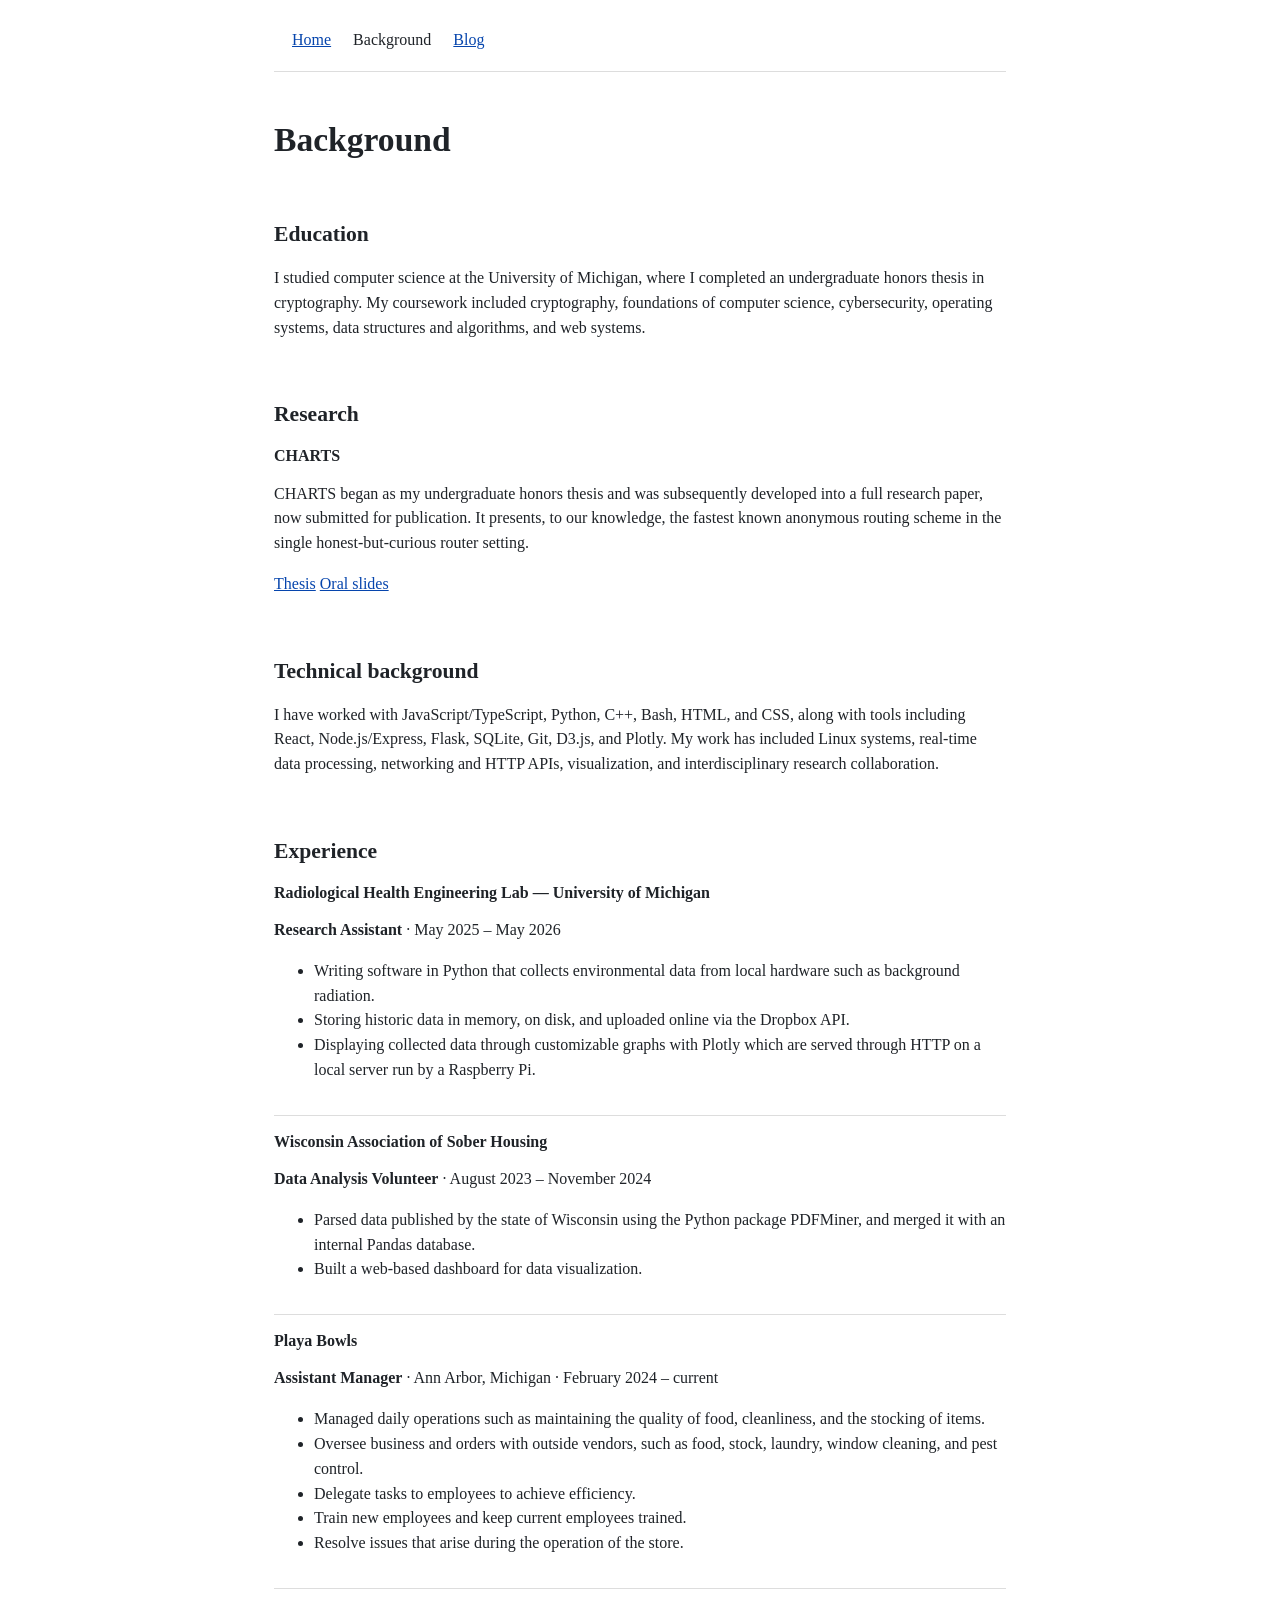
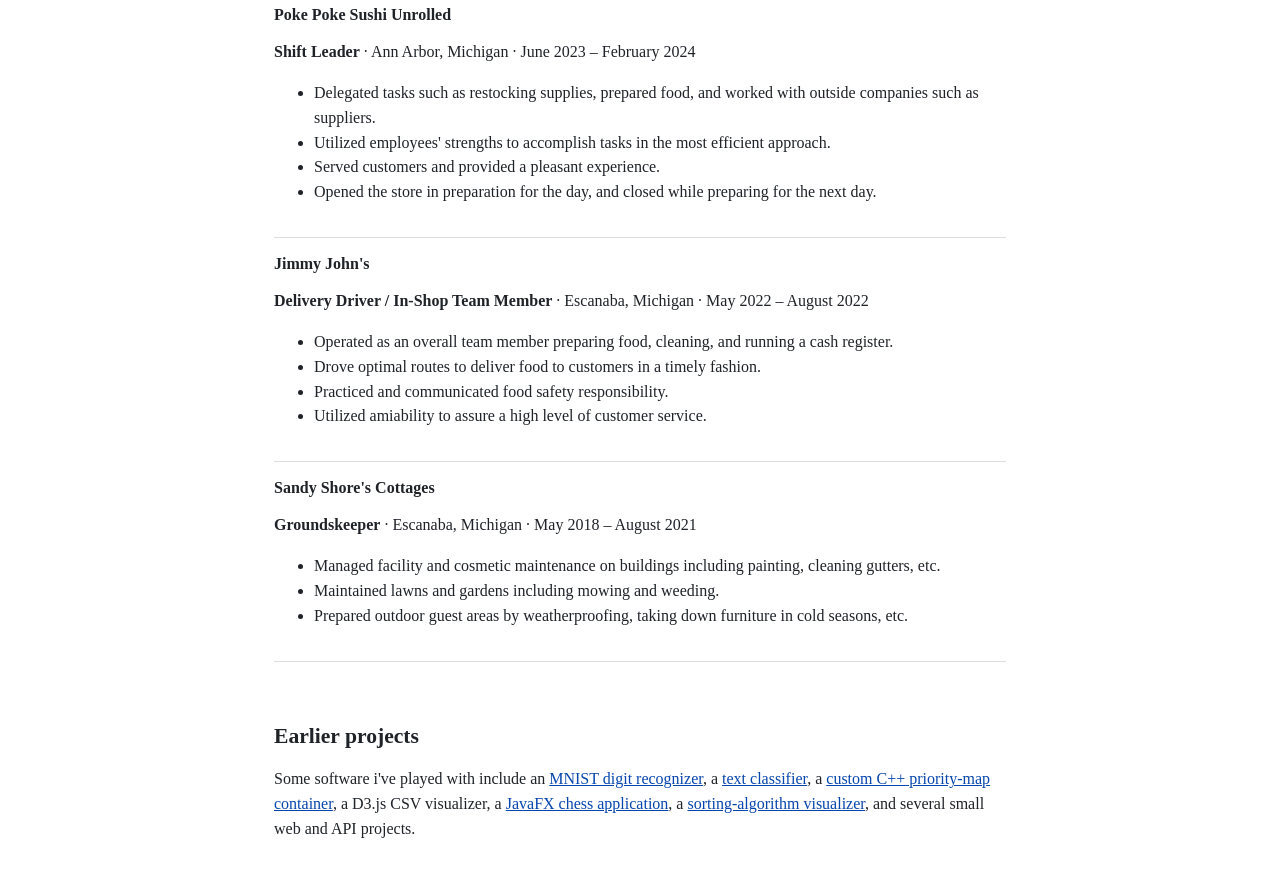
==== background/index.html @ 790eae43 "initializing the site" ====
<!doctype html>
<html lang="en">

<head>
    <meta charset="utf-8">
    <meta name="viewport" content="width=device-width, initial-scale=1">
    <meta name="description" content="Background, research, and experience of Anthony Flath.">
    <title>Background — Anthony Flath</title>
    <link rel="stylesheet" href="../assets/style.css">
</head>

<body>
    <header class="site-header">
        <nav aria-label="Main navigation">
            <a href="../">Home</a>
            <a href="./" class="active">Background</a>
            <a href="../blog/">Blog</a>
        </nav>
    </header>

    <main>
        <h1>Background</h1>

        <section id="education">
            <h2>Education</h2>
            <p>
                I studied computer science at the University of Michigan, where I completed
                an undergraduate honors thesis in cryptography. My coursework included
                cryptography, foundations of computer science, cybersecurity, operating
                systems, data structures and algorithms, and web systems.
            </p>
        </section>

        <section id="research">
            <h2>Research</h2>
            <article>
                <h3>CHARTS</h3>
                <p>
                    CHARTS began as my undergraduate honors thesis and was subsequently
                    developed into a full research paper, now submitted for publication.
                    It presents, to our knowledge, the fastest known anonymous routing
                    scheme in the single honest-but-curious router setting.
                </p>
                <p>
                    <a href="/assets/Flath_thesis.pdf">Thesis</a>
                    <a href="/assets/Flath_oral.pdf">Oral slides</a>
                </p>
            </article>
        </section>


        <section id="technical-background">
            <h2>Technical background</h2>
            <p>
                I have worked with JavaScript/TypeScript, Python, C++, Bash, HTML, and CSS,
                along with tools including React, Node.js/Express, Flask, SQLite, Git,
                D3.js, and Plotly. My work has included Linux systems, real-time data
                processing, networking and HTTP APIs, visualization, and interdisciplinary
                research collaboration.
            </p>
        </section>

        <section id="experience">
            <h2>Experience</h2>

            <article>
                <h3>Radiological Health Engineering Lab — University of Michigan</h3>
                <p><strong>Research Assistant</strong> · May 2025 – May 2026</p>
                <ul>
                    <li>Writing software in Python that collects environmental data from local hardware such as
                        background radiation.</li>
                    <li>Storing historic data in memory, on disk, and uploaded online via the Dropbox API.</li>
                    <li>Displaying collected data through customizable graphs with Plotly which are served through HTTP
                        on a local server run by a Raspberry Pi.</li>
                </ul>
            </article>

            <article>
                <h3>Wisconsin Association of Sober Housing</h3>
                <p><strong>Data Analysis Volunteer</strong> · August 2023 – November 2024</p>
                <ul>
                    <li>Parsed data published by the state of Wisconsin using the Python package PDFMiner, and merged it
                        with an internal Pandas database.</li>
                    <li>Built a web-based dashboard for data visualization.</li>
                </ul>
            </article>

            <article>
                <h3>Playa Bowls</h3>
                <p><strong>Assistant Manager</strong> · Ann Arbor, Michigan · February 2024 – current</p>
                <ul>
                    <li>Managed daily operations such as maintaining the quality of food, cleanliness, and the stocking
                        of items.</li>
                    <li>Oversee business and orders with outside vendors, such as food, stock, laundry, window cleaning,
                        and pest control.</li>
                    <li>Delegate tasks to employees to achieve efficiency.</li>
                    <li>Train new employees and keep current employees trained.</li>
                    <li>Resolve issues that arise during the operation of the store.</li>
                </ul>
            </article>

            <article>
                <h3>Poke Poke Sushi Unrolled</h3>
                <p><strong>Shift Leader</strong> · Ann Arbor, Michigan · June 2023 – February 2024</p>
                <ul>
                    <li>Delegated tasks such as restocking supplies, prepared food, and worked with outside companies
                        such as suppliers.</li>
                    <li>Utilized employees' strengths to accomplish tasks in the most efficient approach.</li>
                    <li>Served customers and provided a pleasant experience.</li>
                    <li>Opened the store in preparation for the day, and closed while preparing for the next day.</li>
                </ul>
            </article>

            <article>
                <h3>Jimmy John's</h3>
                <p><strong>Delivery Driver / In-Shop Team Member</strong> · Escanaba, Michigan · May 2022 – August 2022
                </p>
                <ul>
                    <li>Operated as an overall team member preparing food, cleaning, and running a cash register.</li>
                    <li>Drove optimal routes to deliver food to customers in a timely fashion.</li>
                    <li>Practiced and communicated food safety responsibility.</li>
                    <li>Utilized amiability to assure a high level of customer service.</li>
                </ul>
            </article>

            <article>
                <h3>Sandy Shore's Cottages</h3>
                <p><strong>Groundskeeper</strong> · Escanaba, Michigan · May 2018 – August 2021</p>
                <ul>
                    <li>Managed facility and cosmetic maintenance on buildings including painting, cleaning gutters,
                        etc.</li>
                    <li>Maintained lawns and gardens including mowing and weeding.</li>
                    <li>Prepared outdoor guest areas by weatherproofing, taking down furniture in cold seasons, etc.
                    </li>
                </ul>
            </article>
        </section>


        <section id="earlier-projects">
            <h2>Earlier projects</h2>
            <p>
                Some software i've played with include an
                <a href="https://github.com/anthony-s-flath/NumberIdentifier">MNIST digit recognizer</a>,
                a <a href="https://github.com/anthony-s-flath/TextClassifier">text classifier</a>,
                a <a href="https://github.com/anthony-s-flath/PriorityMap">custom C++ priority-map container</a>,
                a D3.js CSV visualizer,
                a <a href="https://github.com/anthony-s-flath/Chess">JavaFX chess application</a>,
                a <a href="https://github.com/anthony-s-flath/Sorting-Algorithms">sorting-algorithm visualizer</a>,
                and several small web and API projects.
            </p>
        </section>
    </main>
</body>

</html>
---- assets/style.css ----
:root {
  font-family: Georgia, "Times New Roman", serif;
  color: #1f2328;
  background: #fff;
  line-height: 1.55;
}

* { box-sizing: border-box; }

body {
  max-width: 780px;
  margin: 0 auto;
  padding: 0 24px;
}

.site-header {
  display: flex;
  justify-content: space-between;
  align-items: baseline;
  gap: 24px;
  padding: 28px 0 18px;
  border-bottom: 1px solid #ddd;
}

.site-name {
  color: inherit;
  font-weight: 700;
  text-decoration: none;
}

nav { white-space: nowrap; }
nav a { margin-left: 18px; }
nav a.active { color: inherit; text-decoration: none; }

a { color: #0645ad; }
a:hover { text-decoration-thickness: 2px; }

main { padding: 48px 0 32px; }
section { margin-top: 62px; }

h1, h2, h3 { line-height: 1.2; }
h1 { font-size: 2.1rem; margin: 0 0 20px; }
h2 { font-size: 1.35rem; margin-bottom: 18px; }
h3 { font-size: 1rem; margin-bottom: 4px; }

.lead { font-size: 1.15rem; }
.muted, .post-meta, figcaption { color: #666; }
.links span { margin: 0 8px; }
.work-item { margin: 0 0 22px; }
.work-item p { margin-top: 4px; }

.post-list {
  list-style: none;
  padding: 0;
}
.post-list li { margin: 0 0 14px; }
.post-list time {
  display: inline-block;
  width: 145px;
  color: #666;
}

figure { margin: 32px 0; }
figure img { width: 100%; height: auto; }
figcaption { font-size: .9rem; margin-top: 8px; }
code { font-family: ui-monospace, SFMono-Regular, Menlo, Consolas, monospace; }

footer {
  padding: 22px 0 40px;
  border-top: 1px solid #ddd;
  color: #666;
  font-size: .9rem;
}

@media (max-width: 560px) {
  .site-header { display: block; }
  nav { margin-top: 10px; }
  nav a { margin: 0 18px 0 0; }
  .post-list time { display: block; width: auto; }
}

.intro {
  display: flex;
  align-items: flex-start;
  justify-content: space-between;
  gap: 2rem;
}

.profile-photo {
  width: 150px;
  height: 175px;
  object-fit: cover;
  border-radius: 4px;
}

#experience article {
    padding: 0 0 1rem;
    border-bottom: 1px solid #ddd;
}

.subtitle {
    margin-top: -0.5rem;
    margin-bottom: 2.5rem;
    color: #666;
    font-size: 0.95rem;
}
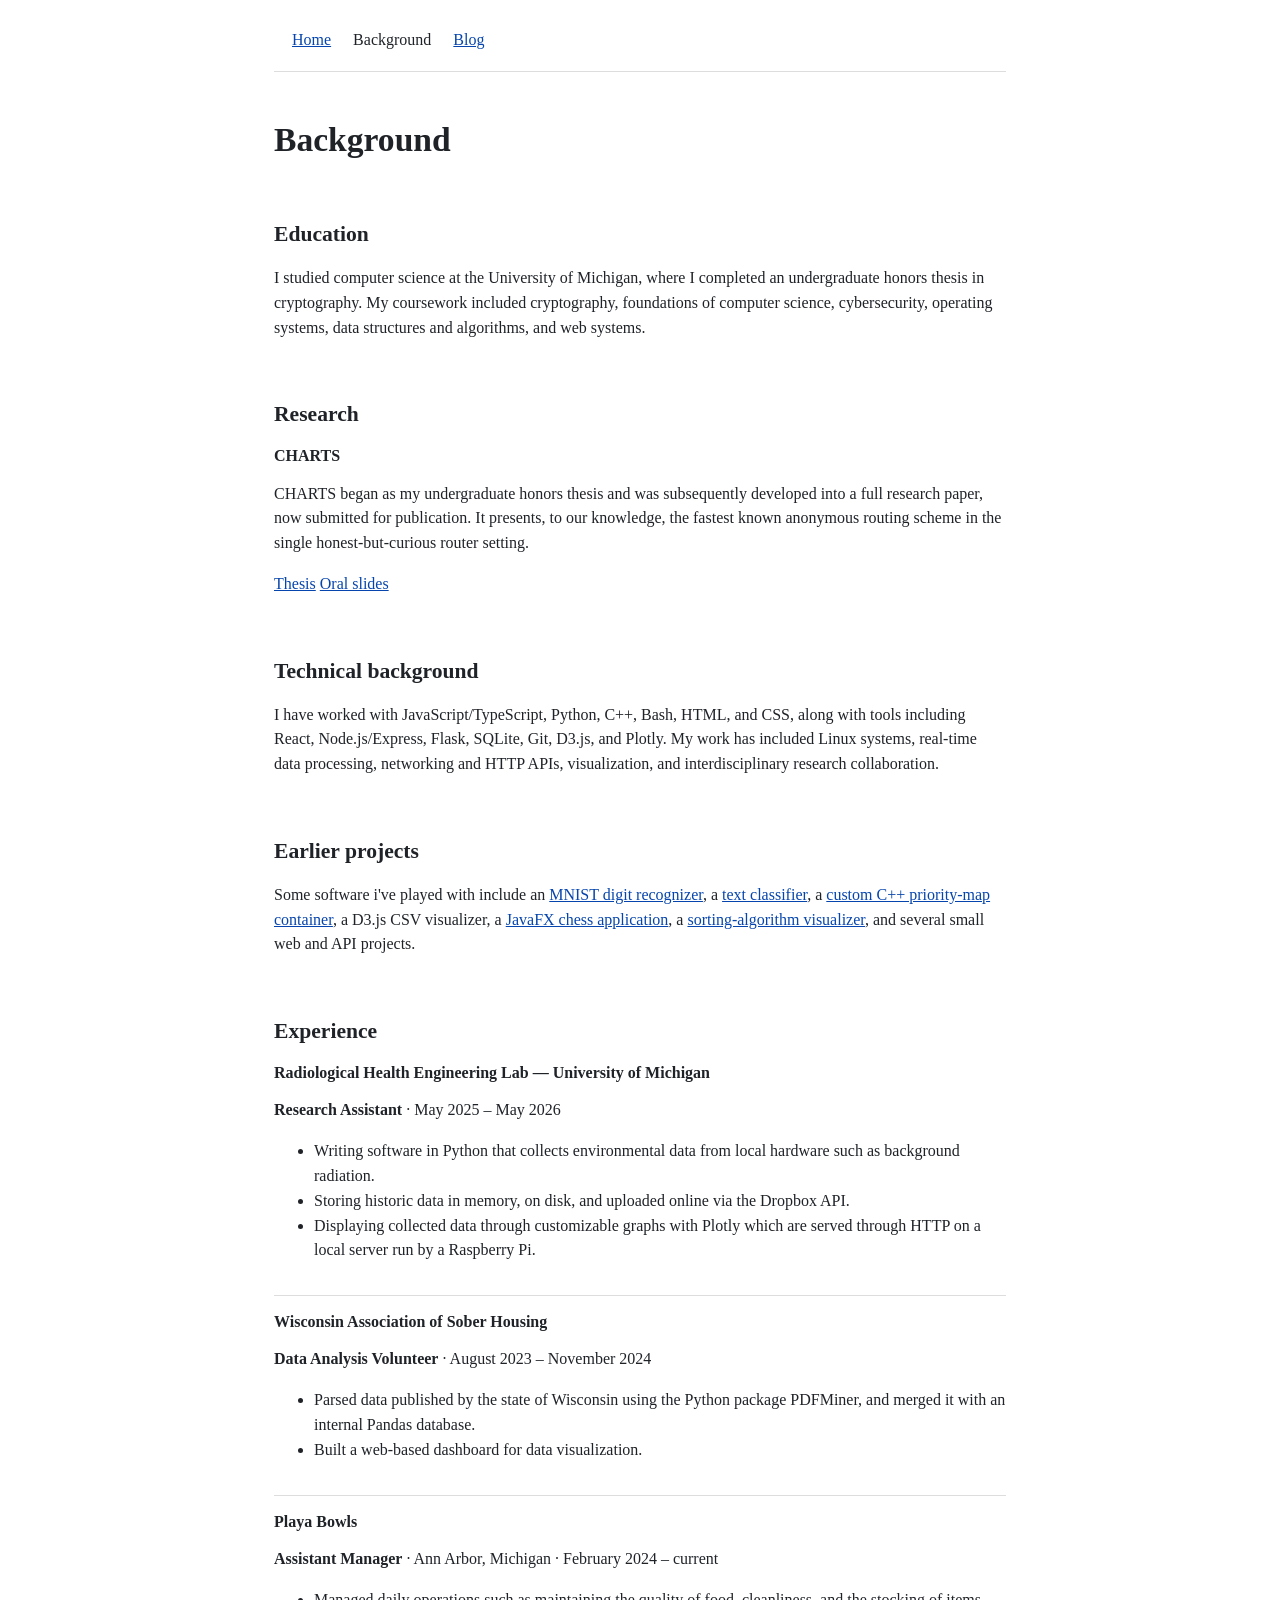
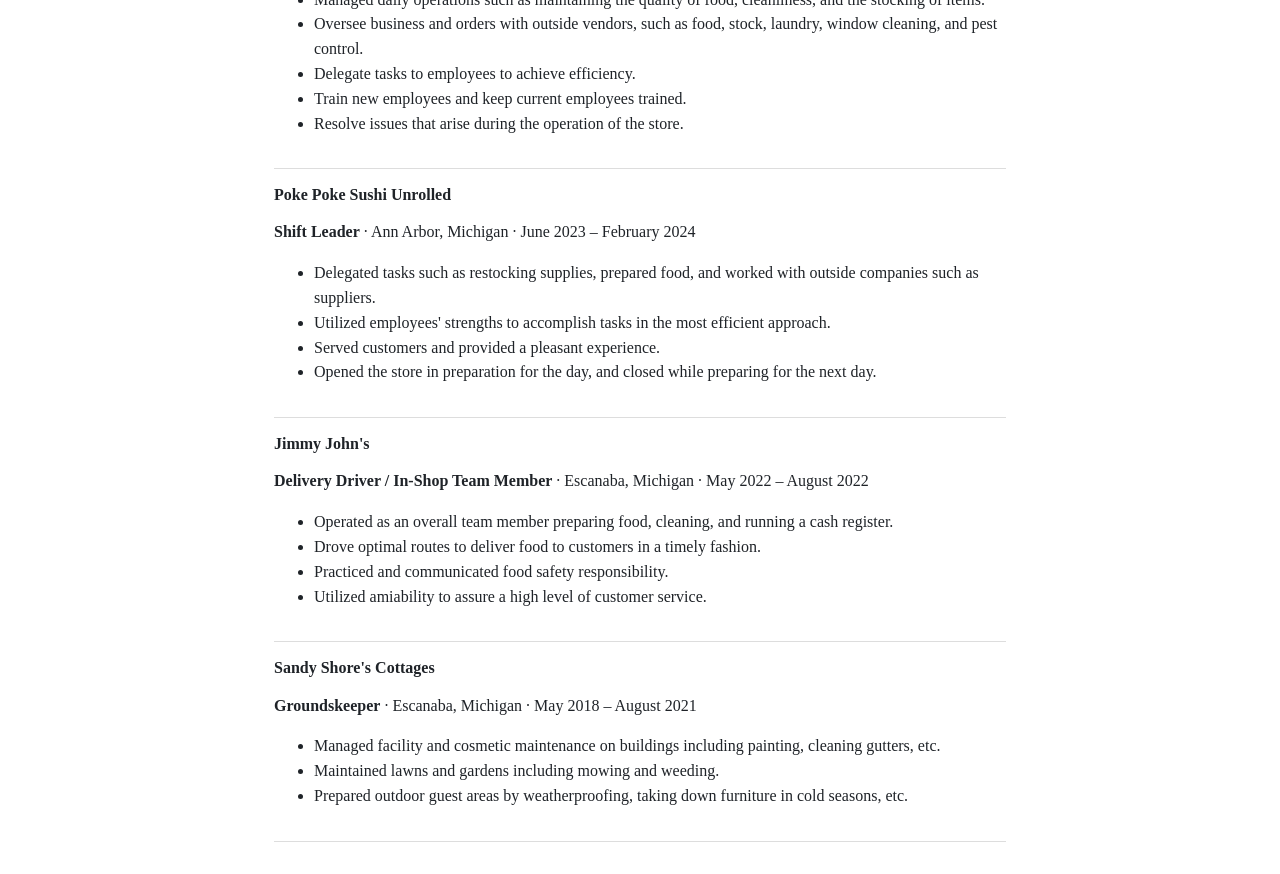
==== commit 12d6086c: "first blog post, added more structural support for writing the blog" ====
--- a/background/index.html
+++ b/background/index.html
@@ -6,15 +6,15 @@
     <meta name="viewport" content="width=device-width, initial-scale=1">
     <meta name="description" content="Background, research, and experience of Anthony Flath.">
     <title>Background — Anthony Flath</title>
-    <link rel="stylesheet" href="../assets/style.css">
+    <link rel="stylesheet" href="/assets/css/style.css">
 </head>
 
 <body>
     <header class="site-header">
         <nav aria-label="Main navigation">
-            <a href="../">Home</a>
+            <a href="/">Home</a>
             <a href="./" class="active">Background</a>
-            <a href="../blog/">Blog</a>
+            <a href="/blog/">Blog</a>
         </nav>
     </header>
 
@@ -42,8 +42,8 @@
                     scheme in the single honest-but-curious router setting.
                 </p>
                 <p>
-                    <a href="/assets/Flath_thesis.pdf">Thesis</a>
-                    <a href="/assets/Flath_oral.pdf">Oral slides</a>
+                    <a href="/assets/docs/Flath_thesis.pdf">Thesis</a>
+                    <a href="/assets/docs/Flath_oral.pdf">Oral slides</a>
                 </p>
             </article>
         </section>
@@ -57,6 +57,21 @@
                 D3.js, and Plotly. My work has included Linux systems, real-time data
                 processing, networking and HTTP APIs, visualization, and interdisciplinary
                 research collaboration.
+            </p>
+        </section>
+
+
+        <section id="earlier-projects">
+            <h2>Earlier projects</h2>
+            <p>
+                Some software i've played with include an
+                <a href="https://github.com/anthony-s-flath/NumberIdentifier">MNIST digit recognizer</a>,
+                a <a href="https://github.com/anthony-s-flath/TextClassifier">text classifier</a>,
+                a <a href="https://github.com/anthony-s-flath/PriorityMap">custom C++ priority-map container</a>,
+                a D3.js CSV visualizer,
+                a <a href="https://github.com/anthony-s-flath/Chess">JavaFX chess application</a>,
+                a <a href="https://github.com/anthony-s-flath/Sorting-Algorithms">sorting-algorithm visualizer</a>,
+                and several small web and API projects.
             </p>
         </section>
 
@@ -136,20 +151,6 @@
             </article>
         </section>
 
-
-        <section id="earlier-projects">
-            <h2>Earlier projects</h2>
-            <p>
-                Some software i've played with include an
-                <a href="https://github.com/anthony-s-flath/NumberIdentifier">MNIST digit recognizer</a>,
-                a <a href="https://github.com/anthony-s-flath/TextClassifier">text classifier</a>,
-                a <a href="https://github.com/anthony-s-flath/PriorityMap">custom C++ priority-map container</a>,
-                a D3.js CSV visualizer,
-                a <a href="https://github.com/anthony-s-flath/Chess">JavaFX chess application</a>,
-                a <a href="https://github.com/anthony-s-flath/Sorting-Algorithms">sorting-algorithm visualizer</a>,
-                and several small web and API projects.
-            </p>
-        </section>
     </main>
 </body>
 
--- a/assets/css/style.css
+++ b/assets/css/style.css
@@ -0,0 +1,107 @@
+:root {
+  font-family: Georgia, "Times New Roman", serif;
+  color: #1f2328;
+  background: #fff;
+  line-height: 1.55;
+}
+
+* { box-sizing: border-box; }
+
+body {
+  max-width: 780px;
+  margin: 0 auto;
+  padding: 0 24px;
+}
+
+.site-header {
+  display: flex;
+  justify-content: space-between;
+  align-items: baseline;
+  gap: 24px;
+  padding: 28px 0 18px;
+  border-bottom: 1px solid #ddd;
+}
+
+.site-name {
+  color: inherit;
+  font-weight: 700;
+  text-decoration: none;
+}
+
+nav { white-space: nowrap; }
+nav a { margin-left: 18px; }
+nav a.active { color: inherit; text-decoration: none; }
+
+a { color: #0645ad; }
+a:hover { text-decoration-thickness: 2px; }
+
+main { padding: 48px 0 32px; }
+section { margin-top: 62px; }
+
+h1, h2, h3 { line-height: 1.2; }
+h1 { font-size: 2.1rem; margin: 0 0 20px; }
+h2 { font-size: 1.35rem; margin-bottom: 18px; }
+h3 { font-size: 1rem; margin-bottom: 4px; }
+
+.lead { font-size: 1.15rem; }
+.muted, .post-meta, figcaption { color: #666; }
+.links span { margin: 0 8px; }
+.work-item { margin: 0 0 22px; }
+.work-item p { margin-top: 4px; }
+
+.post-list {
+  list-style: none;
+  padding: 0;
+}
+.post-list li { margin: 0 0 14px; }
+.post-list time {
+  display: inline-block;
+  width: 145px;
+  color: #666;
+}
+
+figure { margin: 32px 0; }
+figure img { width: 100%; height: auto; }
+figcaption { font-size: .9rem; margin-top: 8px; }
+code { font-family: ui-monospace, SFMono-Regular, Menlo, Consolas, monospace; }
+
+footer {
+  padding: 22px 0 40px;
+  border-top: 1px solid #ddd;
+  color: #666;
+  font-size: .9rem;
+}
+
+@media (max-width: 560px) {
+  .site-header { display: block; }
+  nav { margin-top: 10px; }
+  nav a { margin: 0 18px 0 0; }
+  .post-list time { display: block; width: auto; }
+}
+
+.intro {
+  display: flex;
+  align-items: flex-start;
+  justify-content: space-between;
+  gap: 2rem;
+}
+
+.profile-photo {
+  width: 150px;
+  height: 175px;
+  object-fit: cover;
+  border-radius: 4px;
+}
+
+#experience article {
+    padding: 0 0 1rem;
+    border-bottom: 1px solid #ddd;
+}
+
+.subtitle {
+    margin-top: -0.5rem;
+    margin-bottom: 2.5rem;
+    color: #666;
+    font-size: 0.95rem;
+}
+
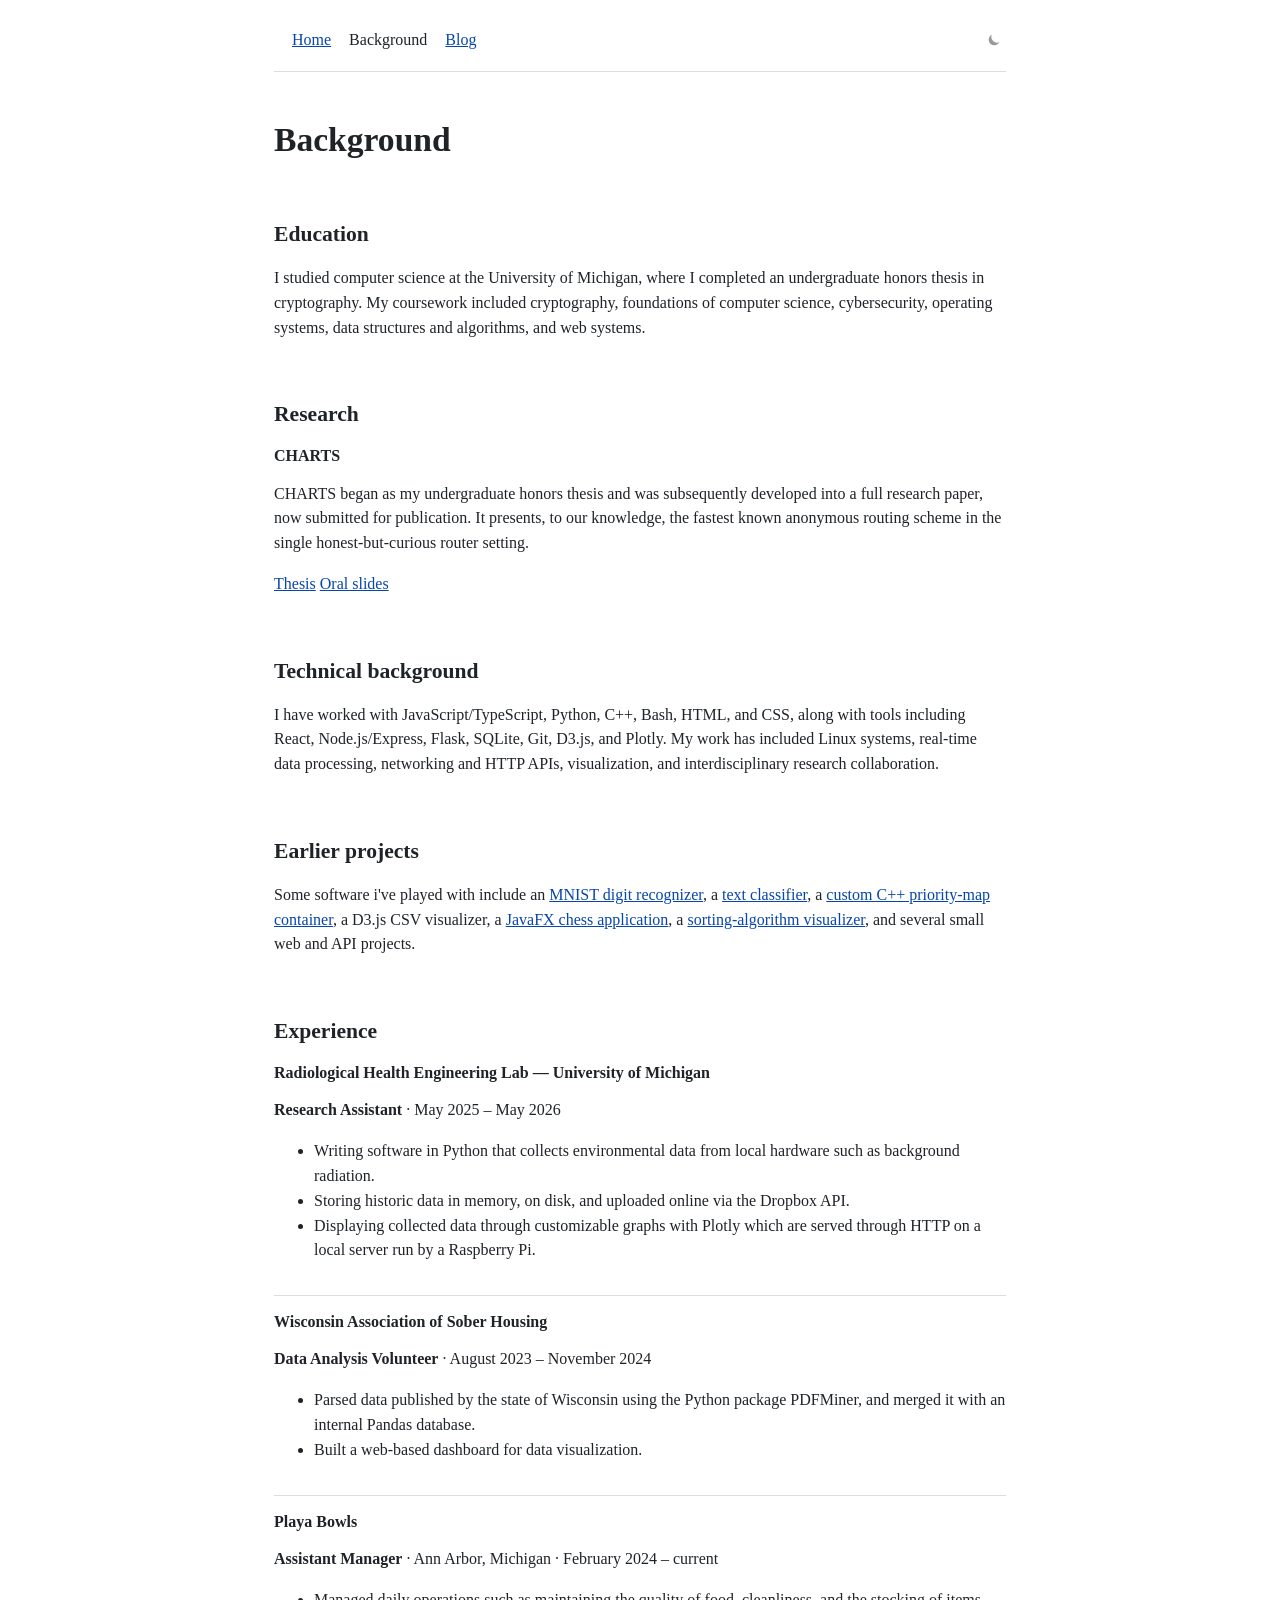
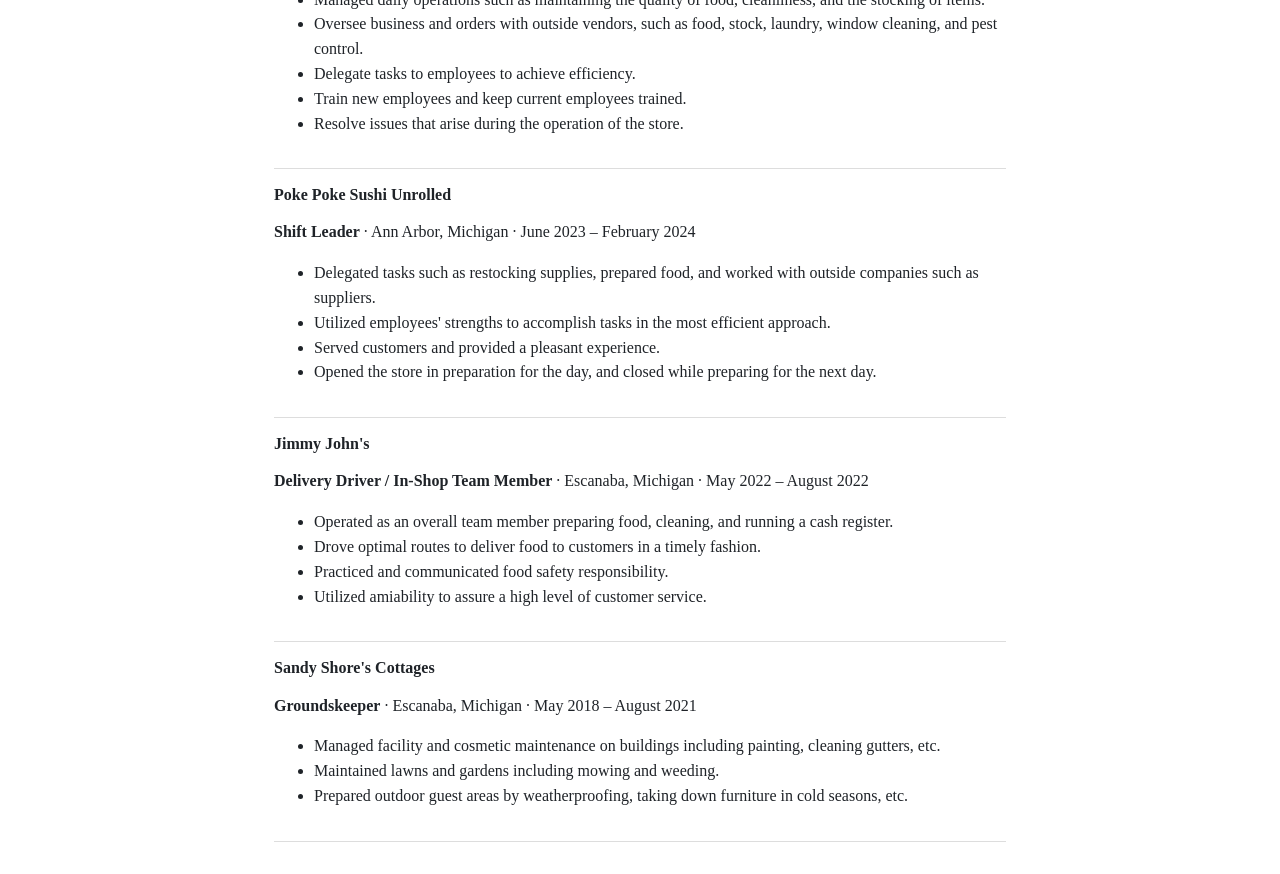
==== commit 8a2e2ade: "night button because my eyes hurt" ====
--- a/background/index.html
+++ b/background/index.html
@@ -7,6 +7,7 @@
     <meta name="description" content="Background, research, and experience of Anthony Flath.">
     <title>Background — Anthony Flath</title>
     <link rel="stylesheet" href="/assets/css/style.css">
+    <script src="/assets/js/theme.js"></script>
 </head>
 
 <body>
--- a/assets/css/style.css
+++ b/assets/css/style.css
@@ -1,11 +1,32 @@
 :root {
   font-family: Georgia, "Times New Roman", serif;
-  color: #1f2328;
-  background: #fff;
+
+  --background: #fff;
+  --foreground: #1f2328;
+  --muted: #666;
+  --verymuted: #999;
+  --border: #ddd;
+  --link: #0645ad;
+
+  color: var(--foreground);
+  background: var(--background);
+  color-scheme: light;
   line-height: 1.55;
 }
 
-* { box-sizing: border-box; }
+html[data-theme="dark"] {
+  --background: #0d1117;
+  --foreground: #e6edf3;
+  --muted: #9da7b3;
+  --border: #30363d;
+  --link: #58a6ff;
+
+  color-scheme: dark;
+}
+
+* {
+  box-sizing: border-box;
+}
 
 body {
   max-width: 780px;
@@ -19,7 +40,7 @@
   align-items: baseline;
   gap: 24px;
   padding: 28px 0 18px;
-  border-bottom: 1px solid #ddd;
+  border-bottom: 1px solid var(--border);
 }
 
 .site-name {
@@ -28,55 +49,119 @@
   text-decoration: none;
 }
 
-nav { white-space: nowrap; }
-nav a { margin-left: 18px; }
-nav a.active { color: inherit; text-decoration: none; }
-
-a { color: #0645ad; }
-a:hover { text-decoration-thickness: 2px; }
-
-main { padding: 48px 0 32px; }
-section { margin-top: 62px; }
-
-h1, h2, h3 { line-height: 1.2; }
-h1 { font-size: 2.1rem; margin: 0 0 20px; }
-h2 { font-size: 1.35rem; margin-bottom: 18px; }
-h3 { font-size: 1rem; margin-bottom: 4px; }
-
-.lead { font-size: 1.15rem; }
-.muted, .post-meta, figcaption { color: #666; }
-.links span { margin: 0 8px; }
-.work-item { margin: 0 0 22px; }
-.work-item p { margin-top: 4px; }
+nav {
+  white-space: nowrap;
+  display: flex;
+  align-items: baseline;
+  width: 100%;
+}
+
+nav a {
+  margin-left: 18px;
+}
+
+nav a.active {
+  color: inherit;
+  text-decoration: none;
+}
+
+a {
+  color: var(--link);
+}
+
+a:hover {
+  text-decoration-thickness: 2px;
+}
+
+main {
+  padding: 48px 0 32px;
+}
+
+section {
+  margin-top: 62px;
+}
+
+h1,
+h2,
+h3 {
+  line-height: 1.2;
+}
+
+h1 {
+  font-size: 2.1rem;
+  margin: 0 0 20px;
+}
+
+h2 {
+  font-size: 1.35rem;
+  margin-bottom: 18px;
+}
+
+h3 {
+  font-size: 1rem;
+  margin-bottom: 4px;
+}
+
+.lead {
+  font-size: 1.15rem;
+}
+
+.muted,
+.post-meta,
+figcaption {
+  color: var(--muted);
+}
+
+.links span {
+  margin: 0 8px;
+}
+
+.work-item {
+  margin: 0 0 22px;
+}
+
+.work-item p {
+  margin-top: 4px;
+}
 
 .post-list {
   list-style: none;
   padding: 0;
 }
-.post-list li { margin: 0 0 14px; }
+
+.post-list li {
+  margin: 0 0 14px;
+}
+
 .post-list time {
   display: inline-block;
   width: 145px;
-  color: #666;
-}
-
-figure { margin: 32px 0; }
-figure img { width: 100%; height: auto; }
-figcaption { font-size: .9rem; margin-top: 8px; }
-code { font-family: ui-monospace, SFMono-Regular, Menlo, Consolas, monospace; }
+  color: var(--muted);
+}
+
+figure {
+  margin: 32px 0;
+}
+
+figure img {
+  width: 100%;
+  height: auto;
+}
+
+figcaption {
+  font-size: .9rem;
+  margin-top: 8px;
+}
+
+code {
+  font-family: ui-monospace, SFMono-Regular, Menlo, Consolas, monospace;
+}
 
 footer {
   padding: 22px 0 40px;
-  border-top: 1px solid #ddd;
-  color: #666;
+  border-top: 1px solid var(--border);
+  color: var(--muted);
   font-size: .9rem;
-}
-
-@media (max-width: 560px) {
-  .site-header { display: block; }
-  nav { margin-top: 10px; }
-  nav a { margin: 0 18px 0 0; }
-  .post-list time { display: block; width: auto; }
 }
 
 .intro {
@@ -94,14 +179,98 @@
 }
 
 #experience article {
-    padding: 0 0 1rem;
-    border-bottom: 1px solid #ddd;
+  padding: 0 0 1rem;
+  border-bottom: 1px solid var(--border);
 }
 
 .subtitle {
-    margin-top: -0.5rem;
-    margin-bottom: 2.5rem;
-    color: #666;
-    font-size: 0.95rem;
-}
-
+  margin-top: -0.5rem;
+  margin-bottom: 2.5rem;
+  color: var(--muted);
+  font-size: 0.95rem;
+}
+
+
+/*
+ * Theme control
+ */
+
+.theme-toggle {
+  margin-left: auto;
+  width: 24px;
+  height: 24px;
+  padding: 2px;
+  border: 0;
+  border-radius: 4px;
+  background: transparent;
+  color: var(--verymuted);
+
+  display: inline-flex;
+  align-self: center;
+  align-items: center;
+  justify-content: center;
+
+  font: inherit;
+  line-height: 1;
+
+  cursor: pointer;
+
+  transition: color 0.15s ease;
+}
+
+.theme-toggle:hover {
+  color: var(--foreground);
+}
+
+.theme-toggle:focus-visible {
+  outline: 1px solid var(--border);
+  outline-offset: 2px;
+}
+
+.theme-icon {
+  display: inline-flex;
+  width: 16px;
+  height: 16px;
+}
+
+.theme-icon svg {
+  display: block;
+  width: 100%;
+  height: 100%;
+}
+
+.theme-icon-sun {
+  display: none;
+}
+
+html[data-theme="dark"] .theme-icon-moon {
+  display: none;
+}
+
+html[data-theme="dark"] .theme-icon-sun {
+  display: inline-flex;
+}
+
+
+@media (max-width: 560px) {
+  .site-header {
+    display: block;
+  }
+
+  nav {
+    margin-top: 10px;
+  }
+
+  nav a {
+    margin: 0 18px 0 0;
+  }
+
+  .theme-toggle {
+    margin-left: auto;
+  }
+
+  .post-list time {
+    display: block;
+    width: auto;
+  }
+}
